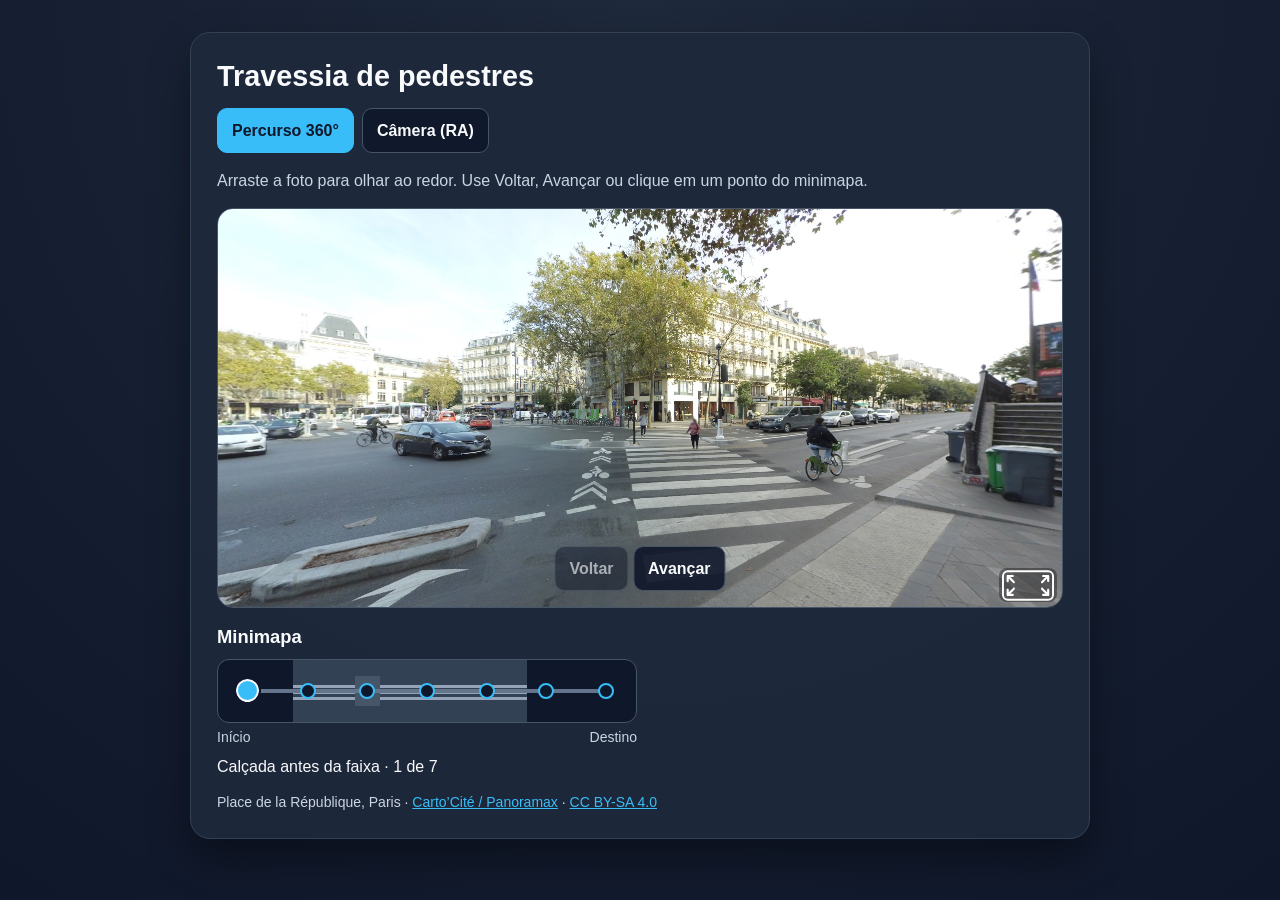
==== mapa-da-travessia/index.html @ c791bcb8 "Adicionar Mapa da travessia ao GitHub Pages" ====
<!doctype html>
<html lang="pt-BR">
<head>
  <meta charset="utf-8">
  <meta name="viewport" content="width=device-width, initial-scale=1">
  <title>Mapa da travessia</title>
  <link rel="stylesheet" href="estilo.css">
  <script defer src="vendor/aframe-1.6.0.min.js"></script>
  <script defer src="assets/panorama.js"></script>
  <script defer src="trajeto.js"></script>
  <script defer src="sinal-teste.js"></script>
  <script defer src="reconhecer-sinal.js"></script>
  <script defer src="camera.js"></script>
</head>
<body>
  <main>
    <h1>Travessia de pedestres</h1>
    <nav class="modos" aria-label="Modo do aplicativo">
      <button type="button" id="ver-percurso" aria-pressed="true">Percurso 360°</button>
      <button type="button" id="ver-camera" aria-pressed="false">Câmera (RA)</button>
    </nav>

    <section id="modo-rv" aria-label="Percurso em realidade virtual">
    <p>Arraste a foto para olhar ao redor. Use Voltar, Avançar ou clique em um ponto do minimapa.</p>

    <div class="visor" aria-label="Foto panorâmica da travessia">
      <a-scene embedded xr-mode-ui="enabled: true; enterAREnabled: false">
        <a-sky id="panorama"></a-sky>
        <a-camera position="0 0 0" wasd-controls-enabled="false"></a-camera>
      </a-scene>
      <p id="mensagem-cena" role="status">Carregando as fotos 360°…</p>
      <div id="controles-da-foto" hidden>
        <button type="button" id="voltar-na-foto">Voltar</button>
        <button type="button" id="avancar-na-foto">Avançar</button>
      </div>
    </div>

    <h2 id="titulo-mapa">Minimapa</h2>
    <nav class="mapa" aria-labelledby="titulo-mapa">
      <div class="rua" aria-hidden="true"></div>
      <div class="ilha" aria-hidden="true"></div>
      <div class="linha-mapa" aria-hidden="true"></div>
    </nav>
    <div class="extremos-mapa" aria-hidden="true"><span>Início</span><span>Destino</span></div>
    <p class="local" role="status">
      <span id="nome-do-ponto">Calçada antes da faixa</span> · <span id="numero-da-foto">1 de 7</span>
    </p>
    <p class="creditos">
      Place de la République, Paris ·
      <a href="https://api.panoramax.xyz/?focus=pic&amp;nav=seq&amp;pic=ff49dc6f-c5ef-4aaa-bb76-78ffcb1c2662">Carto’Cité / Panoramax</a> ·
      <a href="https://creativecommons.org/licenses/by-sa/4.0/">CC BY-SA 4.0</a>
    </p>
    </section>

    <section id="modo-ra" aria-labelledby="titulo-ra" hidden>
      <h2 id="titulo-ra">Semáforo de pedestres</h2>
      <p>Enquadre a luz e a moldura escura do semáforo no retângulo central. Para testar nesta tela, use a simulação.</p>
      <div class="modos">
        <button type="button" id="abrir-webcam">Abrir webcam</button>
        <button type="button" id="simular-camera">Simular câmera</button>
        <a href="sinal-teste.html" target="_blank" rel="noopener">Semáforo de teste</a>
      </div>
      <p id="status-ra" role="status">Escolha a fonte de imagem.</p>
      <canvas id="quadro-ra" width="640" height="480" aria-label="Imagem com a leitura do semáforo" hidden></canvas>
      <p id="controle-do-sinal" hidden>
        <label for="luz-simulada">Luz de teste</label>
        <select id="luz-simulada">
          <option value="vermelho">Vermelha</option>
          <option value="verde">Verde</option>
          <option value="apagado">Apagada</option>
        </select>
      </p>
      <video id="video-da-webcam" autoplay muted playsinline hidden></video>
    </section>
  </main>
</body>
</html>
---- mapa-da-travessia/estilo.css ----
/* Tema adaptado de https://github.com/AnaaLuizaa-a/TrabalhoA3-RealidadeVirtual/blob/main/style.css */
:root {
  color-scheme: dark;
  --fundo: #0f172a;
  --painel: #1e293b;
  --borda: #334155;
  --borda-controle: #475569;
  --texto: #f8fafc;
  --texto-secundario: #cbd5e1;
  --azul: #38bdf8;
  --verde: #10b981;
}

*, *::before, *::after { box-sizing: border-box; }

body {
  min-height: 100vh;
  margin: 0;
  padding: clamp(12px, 4vw, 32px);
  font: 16px/1.45 'Segoe UI', Roboto, Helvetica, Arial, sans-serif;
  color: var(--texto);
  background: radial-gradient(circle at top, var(--painel), var(--fundo));
}

body[data-sinal="vermelho"] { background: #aa1729; }
body[data-sinal="verde"] { background: #17623c; }

main {
  max-width: 900px;
  margin: 0 auto;
  padding: clamp(14px, 3vw, 26px);
  background: rgba(30, 41, 59, 0.95);
  border: 1px solid var(--borda);
  border-radius: 20px;
  box-shadow: 0 20px 40px rgba(0, 0, 0, 0.4);
}

body[data-sinal] main {
  background: rgba(15, 23, 42, 0.24);
  border-color: rgba(255, 255, 255, 0.5);
}

h1 { margin: 0; font-size: 1.8rem; line-height: 1.2; }
h2 { margin: 16px 0 8px; font-size: 1.15rem; }
p { color: var(--texto-secundario); }
a { color: var(--azul); }
body[data-sinal] p,
body[data-sinal] a { color: var(--texto); }

:is(button, a, select):focus-visible {
  outline: 3px solid var(--texto);
  outline-offset: 2px;
}

.visor {
  position: relative;
  height: clamp(255px, 52vh, 400px);
  overflow: hidden;
  border: 1px solid var(--borda-controle);
  border-radius: 16px;
  background: var(--fundo);
}

.visor a-scene {
  position: absolute;
  inset: 0;
  width: 100%;
  height: 100%;
}

#mensagem-cena {
  position: absolute;
  inset: 0;
  margin: 0;
  padding: 16px;
  background: var(--fundo);
}

#controles-da-foto {
  position: absolute;
  z-index: 1;
  inset: auto auto 16px 50%;
  transform: translateX(-50%);
  white-space: nowrap;
}

#controles-da-foto button:disabled {
  opacity: .55;
  cursor: default;
}

.mapa {
  position: relative;
  display: grid;
  grid-template-columns: repeat(7, 1fr);
  justify-items: center;
  align-items: center;
  max-width: 420px;
  min-height: 64px;
  overflow: hidden;
  border: 1px solid var(--borda-controle);
  border-radius: 12px;
  background: var(--fundo);
}

.rua {
  position: absolute;
  inset: 0 26% 0 18%;
  background: var(--borda);
}

.rua::after {
  content: "";
  position: absolute;
  inset: 22px 0;
  background: repeating-linear-gradient(0deg, #94a3b8 0 3px, transparent 3px 6px);
}

.ilha {
  position: absolute;
  inset: 16px auto 16px 32.7%;
  width: 6%;
  background: var(--borda-controle);
}

.linha-mapa {
  position: absolute;
  inset: calc(50% - 2px) 7.14% auto;
  height: 4px;
  background: #64748b;
}

.linha-mapa::after {
  content: "";
  display: block;
  width: var(--progresso, 0%);
  height: 100%;
  background: var(--azul);
}

button { font: inherit; cursor: pointer; touch-action: manipulation; }

.ponto-mapa {
  position: relative;
  width: 100%;
  min-height: 44px;
  display: grid;
  place-items: center;
  padding: 0;
  border: 0;
  background: transparent;
}

.ponto-mapa:focus-visible { outline-offset: -4px; }

.ponto-mapa::before {
  content: "";
  width: 16px;
  height: 16px;
  border: 2px solid var(--azul);
  border-radius: 50%;
  background: var(--fundo);
}

.ponto-mapa[aria-current]::before {
  width: 23px;
  height: 23px;
  border-color: var(--texto);
  background: var(--azul);
  outline: 2px solid var(--fundo);
}

.extremos-mapa {
  display: flex;
  justify-content: space-between;
  max-width: 420px;
  margin-top: 4px;
  font-size: .875rem;
  color: var(--texto-secundario);
}

.local { margin: 8px 0 0; color: var(--texto); }
.creditos { font-size: .875rem; }
.creditos:last-child { margin-bottom: 0; }

.modos {
  display: flex;
  align-items: center;
  flex-wrap: wrap;
  gap: 8px;
  margin: 14px 0;
}

.modos button, #controles-da-foto button, select {
  min-height: 44px;
  padding: 10px 14px;
  border: 1px solid var(--borda-controle);
  border-radius: 10px;
  font: inherit;
  font-weight: 600;
  color: var(--texto);
  background: rgba(15, 23, 42, 0.9);
}

#ver-percurso[aria-pressed="true"], #simular-camera {
  border-color: var(--azul);
  background: var(--azul);
  color: var(--fundo);
}

#ver-camera[aria-pressed="true"], #abrir-webcam {
  border-color: var(--verde);
  background: var(--verde);
  color: var(--fundo);
}

.modos button:active, #controles-da-foto button:not(:disabled):active {
  transform: scale(0.97);
}

body[data-sinal] #status-ra {
  margin: 12px 0;
  font-size: 2rem;
  font-weight: 700;
}

#quadro-ra, #cartao-teste {
  width: 100%;
  max-width: 640px;
  height: auto;
  border: 1px solid var(--borda-controle);
  border-radius: 12px;
}

body[data-sinal] #quadro-ra { border-color: rgba(255, 255, 255, 0.6); }

@media (max-width: 420px) {
  #controles-da-foto {
    left: 12px;
    transform: none;
  }
}
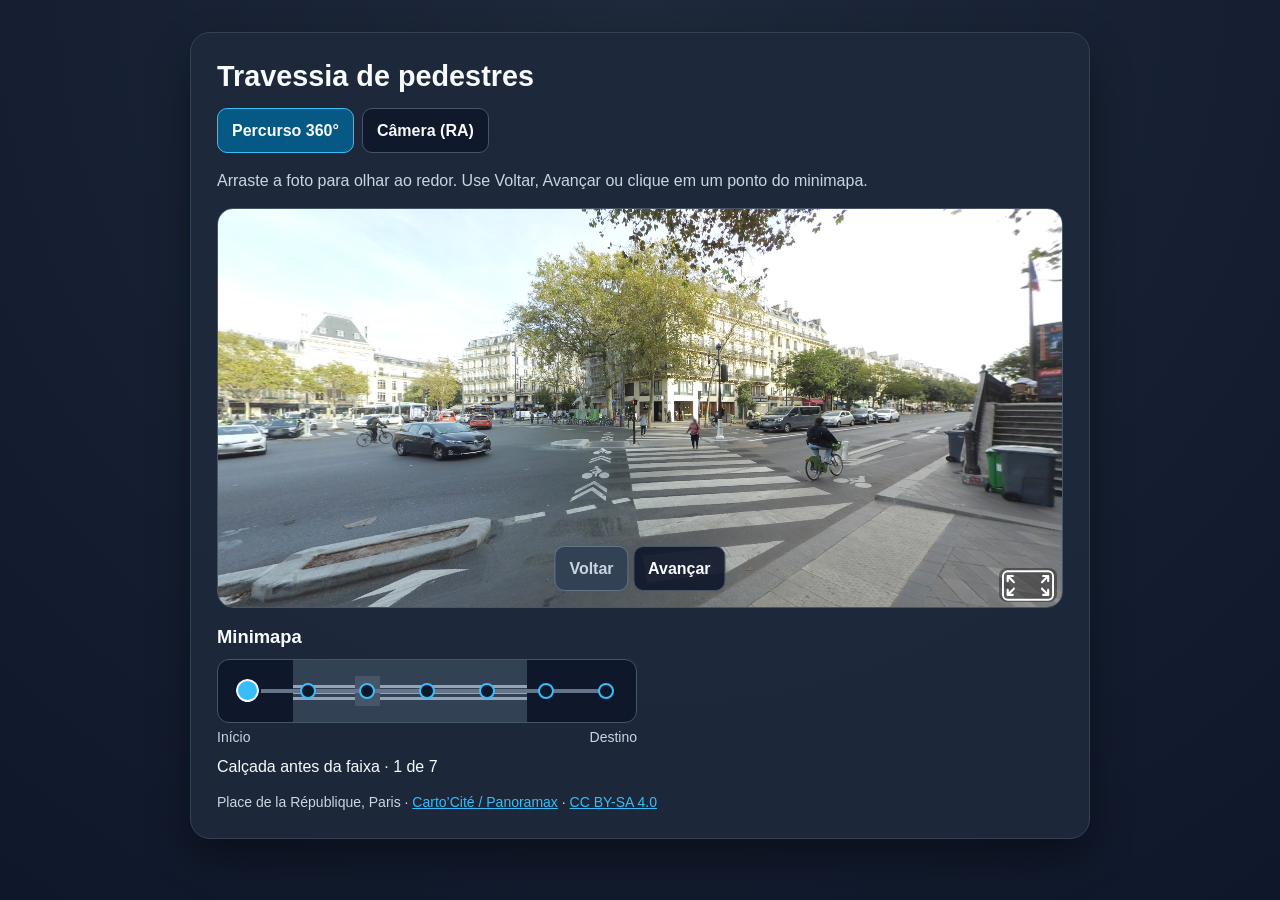
==== commit 9709b7b9: "Melhorar contraste dos controles e avisos da travessia" ====
--- a/mapa-da-travessia/index.html
+++ b/mapa-da-travessia/index.html
@@ -4,13 +4,13 @@
   <meta charset="utf-8">
   <meta name="viewport" content="width=device-width, initial-scale=1">
   <title>Mapa da travessia</title>
-  <link rel="stylesheet" href="estilo.css">
+  <link rel="stylesheet" href="estilo.css?v=2">
   <script defer src="vendor/aframe-1.6.0.min.js"></script>
   <script defer src="assets/panorama.js"></script>
   <script defer src="trajeto.js"></script>
   <script defer src="sinal-teste.js"></script>
   <script defer src="reconhecer-sinal.js"></script>
-  <script defer src="camera.js"></script>
+  <script defer src="camera.js?v=2"></script>
 </head>
 <body>
   <main>
--- a/mapa-da-travessia/estilo.css
+++ b/mapa-da-travessia/estilo.css
@@ -9,6 +9,8 @@
   --texto-secundario: #cbd5e1;
   --azul: #38bdf8;
   --verde: #10b981;
+  --texto-vermelho: #ff6b6b;
+  --texto-verde: #4ade80;
 }
 
 *, *::before, *::after { box-sizing: border-box; }
@@ -22,8 +24,15 @@
   background: radial-gradient(circle at top, var(--painel), var(--fundo));
 }
 
-body[data-sinal="vermelho"] { background: #aa1729; }
-body[data-sinal="verde"] { background: #17623c; }
+body[data-sinal="vermelho"] {
+  --texto-sinal: var(--texto-vermelho);
+  background: #aa1729;
+}
+
+body[data-sinal="verde"] {
+  --texto-sinal: var(--texto-verde);
+  background: #17623c;
+}
 
 main {
   max-width: 900px;
@@ -85,7 +94,9 @@
 }
 
 #controles-da-foto button:disabled {
-  opacity: .55;
+  border-color: #64748b;
+  color: var(--texto-secundario);
+  background: var(--borda);
   cursor: default;
 }
 
@@ -204,14 +215,12 @@
 
 #ver-percurso[aria-pressed="true"], #simular-camera {
   border-color: var(--azul);
-  background: var(--azul);
-  color: var(--fundo);
+  background: #075985;
 }
 
 #ver-camera[aria-pressed="true"], #abrir-webcam {
   border-color: var(--verde);
-  background: var(--verde);
-  color: var(--fundo);
+  background: #065f46;
 }
 
 .modos button:active, #controles-da-foto button:not(:disabled):active {
@@ -219,9 +228,15 @@
 }
 
 body[data-sinal] #status-ra {
+  width: fit-content;
+  max-width: 100%;
   margin: 12px 0;
+  padding: 8px 12px;
+  border-radius: 10px;
   font-size: 2rem;
   font-weight: 700;
+  color: var(--texto-sinal);
+  background: var(--fundo);
 }
 
 #quadro-ra, #cartao-teste {
